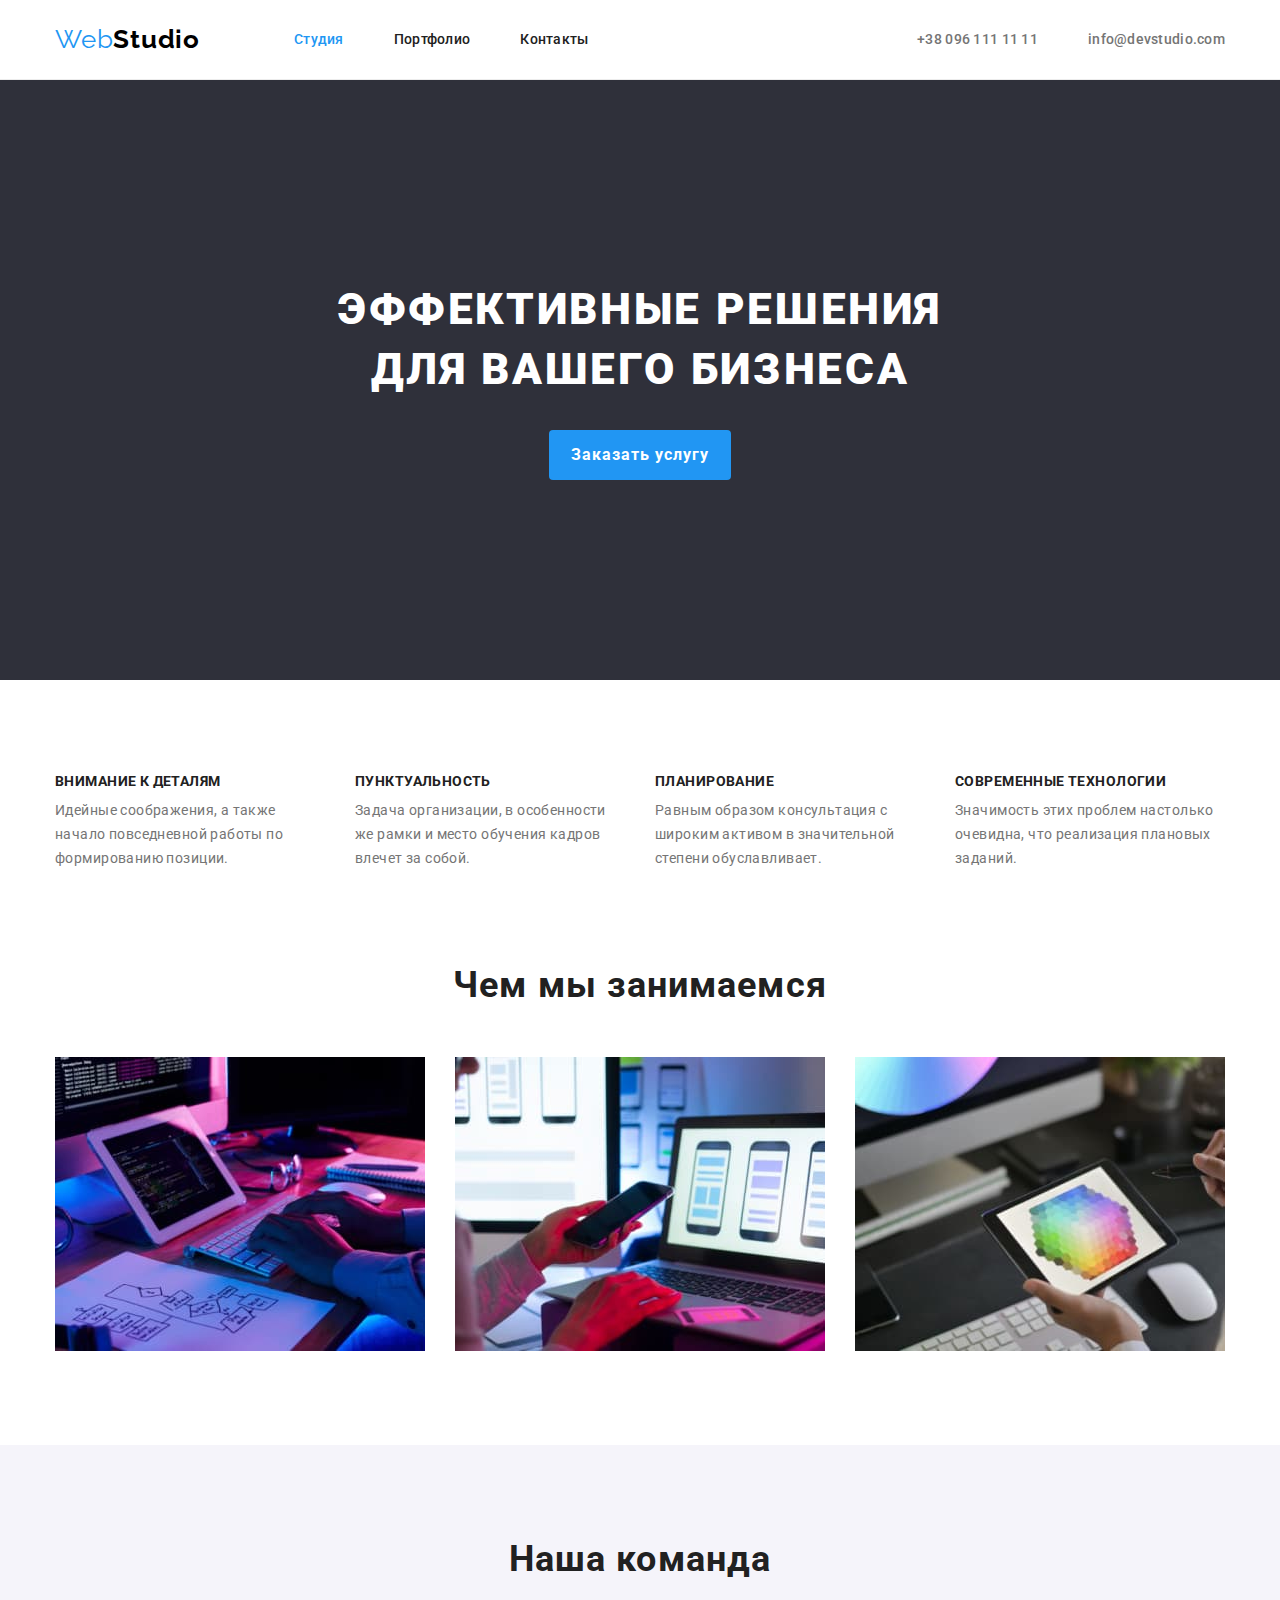
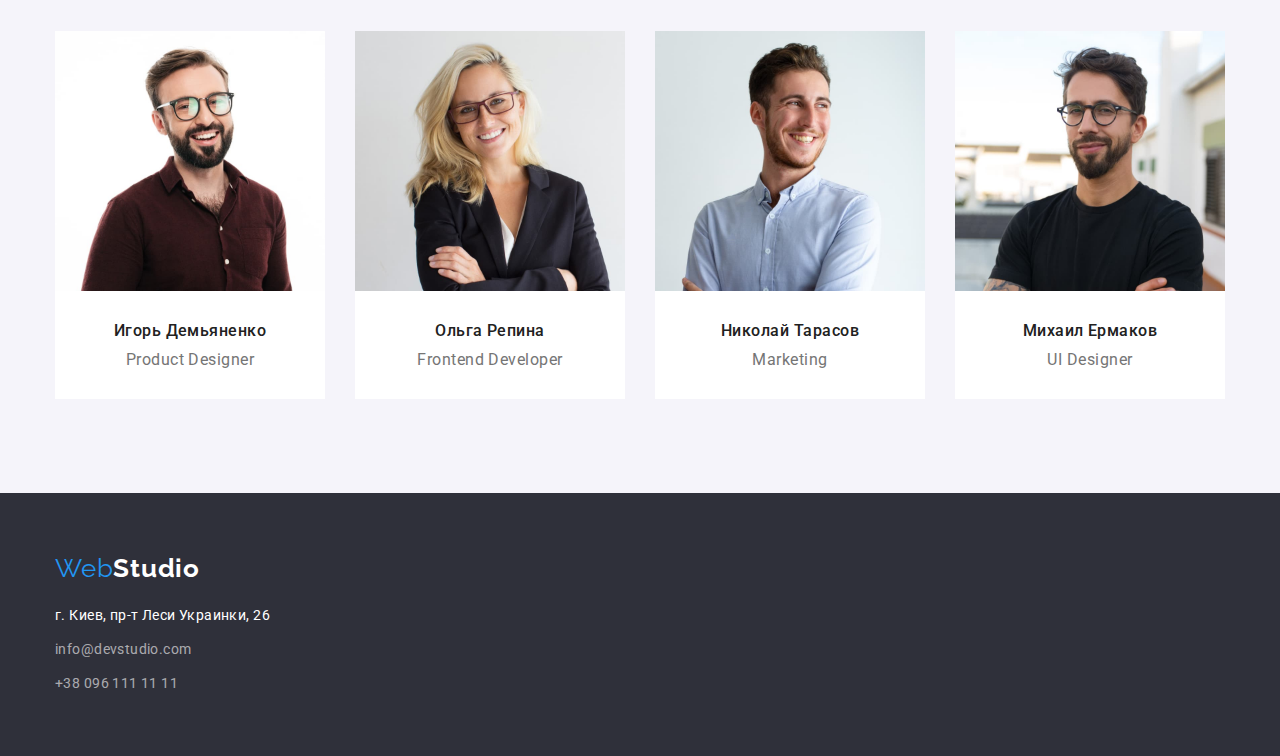
==== index.html @ f8a1d0ba "HW-04 Начало" ====
<!DOCTYPE html>
<html lang="en">
  <head>
    <meta charset="UTF-8" />
    <meta http-equiv="X-UA-Compatible" content="IE=edge" />
    <meta name="viewport" content="width=device-width, initial-scale=1.0" />
    <title>Document</title>
    <link
      href="https://fonts.googleapis.com/css2?family=Raleway:wght@700&family=Roboto:wght@400;500;700;900&display=swap"
      rel="stylesheet"
    />
    <link rel="stylesheet" href="https://cdnjs.cloudflare.com/ajax/libs/modern-normalize/1.1.0/modern-normalize.min.css">
    <link rel="stylesheet" href="./css/style.css" />
  </head>

  <body class="page">
    <!-- Top line (Header) -->
    <header class="header">
      <div class="container flex">
        <nav class="flex">
          <a href="#" class="logo nounderline">Web<span class="logo-black">Studio</span></a>
          <ul class="site-nav list flex">
            <li><a href="./index.html" class="link current nounderline">Студия</a></li>
            <li><a href="./portfolio.html" class="link nounderline">Портфолио</a></li>
            <li><a href="#footer" class="link nounderline">Контакты</a></li>
          </ul>
        </nav>
        <ul class="header-contacts list flex">
          <li><a href="tel:380961111111" class="contact nounderline">+38 096 111 11 11</a></li>
          <li>
            <a href="mailto:info@devstudio.com" class="contact nounderline">info@devstudio.com</a>
          </li>
        </ul>
      </div>
    </header>

    <!-- Main content -->
    <main>
      
      <section class="hero">  <!--flex-->
        <h1 class="hero-title">Эффективные решения для вашего бизнеса</h1>
        <button type="button" name="run-script" class="hero-button">Заказать услугу</button>
      </section>

      <!-- Box with our feature -->
      <section class="section feature">
        <h2 class="visually-hidden">Наши преимущества</h2>
        <div class="container">
          <ul class="feature-list list flex">
            <li>
              <h3 class="title">Внимание к деталям</h3>
              <p class="description">
                Идейные соображения, а также начало повседневной работы по формированию позиции.
              </p>
            </li>
            <li>
              <h3 class="title">Пунктуальность</h3>
              <p class="description">
                Задача организации, в особенности же рамки и место обучения кадров влечет за собой.
              </p>
            </li>
            <li>
              <h3 class="title">Планирование</h3>
              <p class="description">
                Равным образом консультация с широким активом в значительной степени обуславливает.
              </p>
            </li>
            <li>
              <h3 class="title">Современные технологии</h3>
              <p class="description">
                Значимость этих проблем настолько очевидна, что реализация плановых заданий.
              </p>
            </li>
          </ul>
        </div>
      </section>

      <!-- Box with "What are we doing"-->
      <section class="section">
        <div class="container">
            <h2 class="section-title">Чем мы занимаемся</h2>
            <ul class="we-doing list flex">
              <li>
                <img src="./images/box-1.jpg" alt="We coding" width="370" height="294" class="image" />
              </li>
              <li>
                <img src="./images/box-2.jpg" alt="We adaptable for mobile" width="370" height="294" class="image"/>
              </li>
              <li>
                <img src="./images/box-3.jpg" alt="We colored" width="370" height="294" class="image" />
              </li>
            </ul>
          </div>
        </section>

      <!-- Box "Our team" -->
      <section class="section team">
        <div class="container">
          <h2 class="section-title">Наша команда</h2>
          <ul class="workers list flex">
            <li>
              <img src="./images/igor-demjanenko.jpg" alt="Igor Demjanenko" width="270" height="260" class="image"/>
              <div class="worker">
                <h3 class="name">Игорь Демьяненко</h3>
                <p class="profession">Product Designer</p>
              </div>
            </li>
            <li>
              <img src="./images/olga-repina.jpg" alt="Olga Repina" width="270" height="260" class="image" />
              <div class="worker">
                <h3 class="name">Ольга Репина</h3>
                <p class="profession">Frontend Developer</p>
              </div>
            </li>
            <li>
              <img src="./images/nikolaj-tarasov.jpg" alt="Nikolay Tarasov" width="270" height="260" class="image"/>
              <div class="worker">
                <h3 class="name">Николай Тарасов</h3>
                <p class="profession">Marketing</p>
              </div>
            </li>
            <li>
              <img src="./images/mihail-ermakov.jpg" alt="Mikhail Ermak" width="270" height="260" class="image"/>
              <div class="worker">
                <h3 class="name">Михаил Ермаков</h3>
                <p class="profession">UI Designer</p>
              </div>
            </li>
          </ul>
        </div>  
      </section>

    </main>

    <!-- Bottom section (Footer)-->
    <footer class="footer">
      <div class="container">
        <a href="#" class="logo nounderline">Web<span class="logo-white">Studio</span></a>
        <address>
          <ul class="footer-contacts list">
            <li>
              <a href="https://goo.gl/maps/EXekWtUb8diJgZ9C8" target="_blank" rel="noopener noreferrer" class="adress nounderline">г. Киев, пр-т Леси Украинки, 26</a>
            </li>
            <li>
              <a href="mailto:info@devstudio.com" class="contact nounderline">info@devstudio.com</a>
            </li>
            <li><a href="tel:380961111111" class="contact nounderline">+38 096 111 11 11</a></li>
          </ul>
        </address>
      </div>
    </footer>
  
  </body>
</html>
---- css/style.css ----
/* 
Text color
#757575 - primary color (text)
#212121 - secondary color (title) 

#000000 - webstudio + adress + H1 + text button
#2196F3 - links 
rgba(255, 255, 255, 0.6) - tel+email in footer

Background color
#E5E5E5 - primary background
#F5F4FA - secondary background
*/
:root {
  --primary-text-color: #757575;
  --title-text-color: #212121;
  --links-color: #2196f3;
  --contacts-footer-color: rgba(255, 255, 255, 0.6);
  --white-text-color: #ffffff;
  --black-text-color: #000000;

  --white-background-color: #ffffff;
  --footer-hero-background: #2f303a;
  --primary-background: #e5e5e5;
  --secondary-background: #f5f4fa;
}

.page {
  background-color: #ffffff;
  color: var(--primary-text-color);
  font-family: Roboto, 'sans-serif';
}

.list {
  padding: 0;
  margin: 0;
  list-style: none;
}

.nounderline {
  text-decoration: none;
}

.container{
  width: 1200px;
  padding-left: 15px;
  padding-right: 15px ;
  margin: 0 auto;
}

.flex{
  display: flex;
  align-items: center;
}

.image {
  display: block;
}

.visually-hidden {
  position: absolute;
  width: 1px;
  height: 1px;
  margin: -1px;
  border: 0;
  padding: 0;

  white-space: nowrap;
  clip-path: inset(100%);
  clip: rect(0 0 0 0);
  overflow: hidden;
}

/* marking header */

.header {
  border-bottom: 1px solid #ECECEC;
  padding-top: 24px;
  padding-bottom: 24px;
}

.logo {
  color: var(--links-color);
  font-family: Raleway;
  font-weight: normal;
  font-size: 26px;
  line-height: 1.19;
  letter-spacing: 0.03em;
  margin-right: 94px;
}

.logo-black {
  color: var(--black-text-color);
  font-family: Raleway;
  font-weight: bold;
  font-size: 26px;
  line-height: 1.19;
  letter-spacing: 0.03em;
}

.logo-white {
  color: var(--white-text-color);
  font-family: Raleway;
  font-weight: bold;
  font-size: 26px;
  line-height: 1.19;
  letter-spacing: 0.03em;
}

.site-nav .link {
  color: var(--title-text-color);
  font-weight: 500;
  font-size: 14px;
  line-height: 1.14;
  letter-spacing: 0.02em;
}

.site-nav li:not(:last-child) {
  margin-right: 50px;
}

.site-nav .link:hover,
.site-nav .link:focus {
  color: var(--links-color);
  font-weight: 500;
  font-size: 14px;
  line-height: 1.14;
  letter-spacing: 0.02em;
}

.site-nav .link.current {
  color: var(--links-color);
  font-weight: 500;
  font-size: 14px;
  line-height: 1.14;
  letter-spacing: 0.02em;
}

.header-contacts {
  margin-left: auto;
}

.header-contacts .contact {
  color: var(--primary-text-color);
  font-weight: 500;
  font-size: 14px;
  line-height: 16px;
  letter-spacing: 0.02em;
}

.header-contacts li:not(:first-child) {
  margin-left: 50px;
}

.header-contacts .contact:hover,
.header-contacts .contact:focus {
  margin: 0;
  color: var(--links-color);
  font-weight: 500;
  font-size: 14px;
  line-height: 16px;
  letter-spacing: 0.02em;
}


/* Hero */

.hero {
  background-color: var(--footer-hero-background);
  padding-top: 200px;
  padding-bottom: 200px;

  /* flex-direction: column; */
}

.hero-title {
  margin: 0 auto;
  margin-top: 0;
  margin-bottom: 30px;
  width: 696px;
  color: var(--white-text-color);
  font-weight: 900;
  font-size: 44px;
  line-height: 1.36;
  text-align: center;
  letter-spacing: 0.06em;
  text-transform: uppercase;
}

.hero-button {
  display: block;
  margin: 0 auto;
  color: var(--white-background-color);
  background-color: var(--links-color);
  border: none;
  font-family: inherit;
  font-weight: bold;
  font-size: 16px;
  line-height: 1.87;
  text-align: center;
  letter-spacing: 0.06em;
  padding-top: 10px;
  padding-right: 22px;
  padding-bottom: 10px;
  padding-left: 22px;
  border-radius: 4px;
  
}

/* Section */

.section {
  padding-top: 94px;
  padding-bottom: 94px;
}

/* Feature */
.section.feature {
  padding-bottom: 0px;
}

.feature-list > li {
  width: 270px;
}

.feature-list > li:not(:last-child) {
margin-right: 30px;
justify-content: space-around;
}

.feature-list .title {
  margin: 0;
  margin-bottom: 10px;
  color: var(--title-text-color);
  font-weight: bold;
  font-size: 14px;
  line-height: 1.14;
  letter-spacing: 0.03em;
  text-transform: uppercase;
}
.feature-list .description {
  margin: 0;
  color: var(--primary-text-color);
  font-size: 14px;
  line-height: 1.71;
  letter-spacing: 0.03em;
}

/* What we are doing */
.section-title {
  margin: 0;
  margin-bottom: 50px;
  color: var(--title-text-color);
  font-weight: bold;
  font-size: 36px;
  line-height: 1.16;
  text-align: center;
  letter-spacing: 0.03em;
}

.we-doing li {
  width: 370px;  
}

.we-doing li:not(:last-child) {
  margin-right: 30px;
}

/* Team  */
.team{
  background-color: var(--secondary-background);
}

.workers li{
  background-color: #ffffff;
  text-align: center;
  width: 270px;
}

.workers li:not(:last-child) {
  margin-right: 30px;
}

.worker {
  padding: 30px 32px 30px 32px;
}

.worker .name {
  margin: 0;
  color: var(--title-text-color);
  font-weight: 500;
  font-size: 16px;
  line-height: 1.19;
  letter-spacing: 0.03em;
  padding-bottom: 10px;
}
.worker .profession {
  margin: 0;
  color: var(--primary-text-color);
  font-size: 16px;
  line-height: 1.19;
  letter-spacing: 0.03em;
}

/* Footer */
.footer {
  background-color: var(--footer-hero-background);
  padding-top: 60px;
  padding-bottom: 60px;
}

.footer .logo {
  display: block;
  margin-bottom: 20px;
  margin-right: 0;
}

.footer-contacts .adress {
  color: var(--white-text-color);
  font-style: normal;
  font-size: 14px;
  line-height: 1.71;
  letter-spacing: 0.03em;
}

.footer-contacts li:not(:last-child) {
  margin-bottom: 10px;
}

.footer-contacts .adress:hover,
.footer-contacts .adress:focus {
  color: var(--links-color);
  font-style: normal;
  font-size: 14px;
  line-height: 1.71;
  letter-spacing: 0.03em;
}

.footer-contacts .contact {
  color: var(--contacts-footer-color);
  font-style: normal;
  font-size: 14px;
  line-height: 1.71;
  letter-spacing: 0.03em;
}

.footer-contacts .contact:hover,
.footer-contacts .contact:focus {
  color: var(--links-color);
  font-style: normal;
  font-size: 14px;
  line-height: 1.71;
  letter-spacing: 0.03em;
}
/* ------------------------------------------ */
/* Portfolio */
/* ------------------------------------------ */

/* Filters button */

.filters {
  justify-content: center;
  margin-bottom: 50px;
}

.filters .button {
  color: var(--title-text-color);
  background-color: var(--secondary-background);
  border: none;
  font-family: inherit;
  font-weight: 500;
  font-size: 16px;
  line-height: 1.62;
  letter-spacing: 0.03em;
  cursor: pointer;
  padding: 6px 22px 6px 22px;
  border-radius: 4px;
}

.filters li:not(:last-child) {
  margin-right: 8px;
}

.filters .button:hover,
.filters .button:focus {
  color: var(--white-text-color);
  background-color: var(--links-color);
  border: none;
  font-family: inherit;
  font-weight: 500;
  font-size: 16px;
  line-height: 1.62;
  letter-spacing: 0.03em;
  cursor: pointer;

}

.project-name {
  padding: 20px 24px 20px 24px;
  border-right: 1px solid #eeeeee;
  border-bottom: 1px solid #eeeeee;
  border-left: 1px solid #eeeeee;
}

.projects-title {
  margin: 0;
  color: var(--black-text-color);
  font-weight: 700;
  font-size: 18px;
  line-height: 2;
  letter-spacing: 0.06em;
  margin-bottom: 4px;
}

.projects-description {
  margin: 0;
  color: var(--primary-text-color);
  font-size: 16px;
  line-height: 1.87;
  letter-spacing: 0.03em;
} 

.card-set {
  display: flex;
  flex-wrap: wrap;
  margin-left: -30px;
  margin-top: -30px;
}

.item {
  max-width: 370px;
  padding: 0px;
  margin-left: 30px;
  margin-top: 30px;
  flex-basis: calc((100% - 90px) / 3);
  background-color: #ffffff;
}
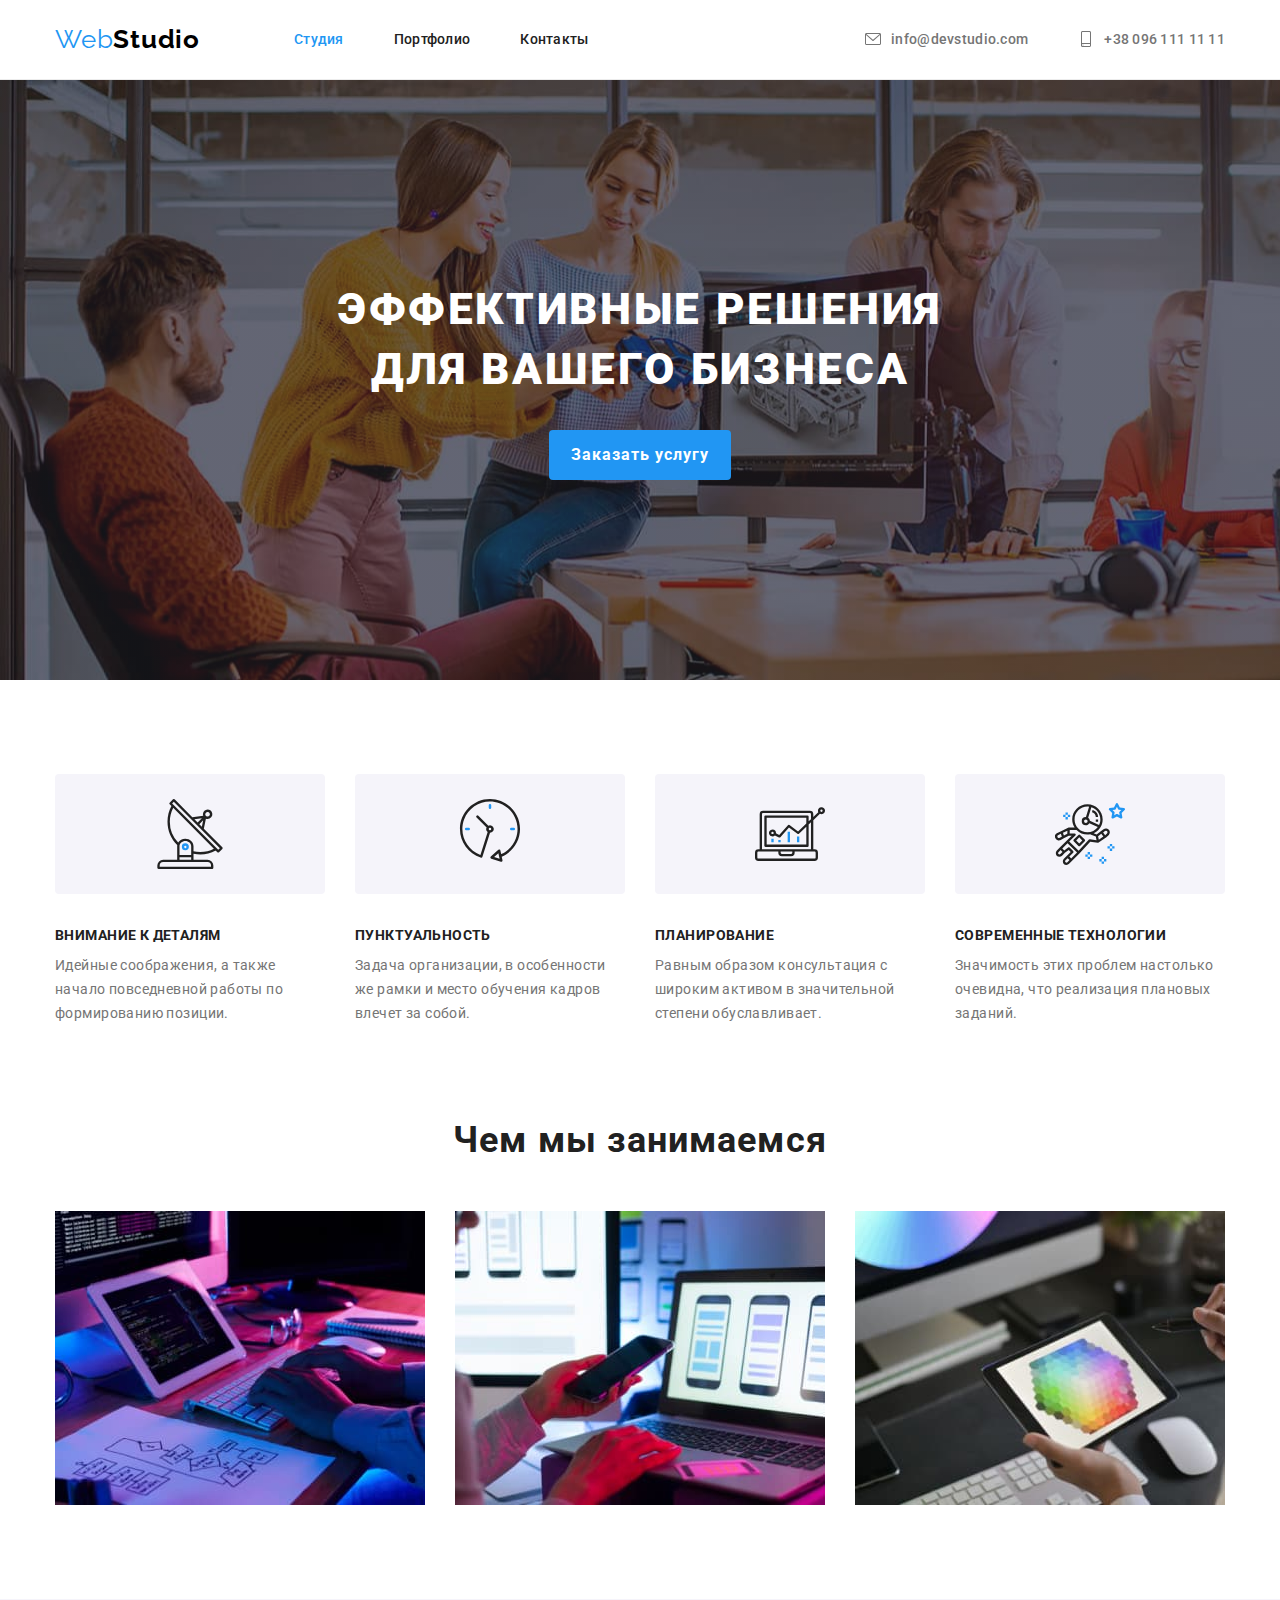
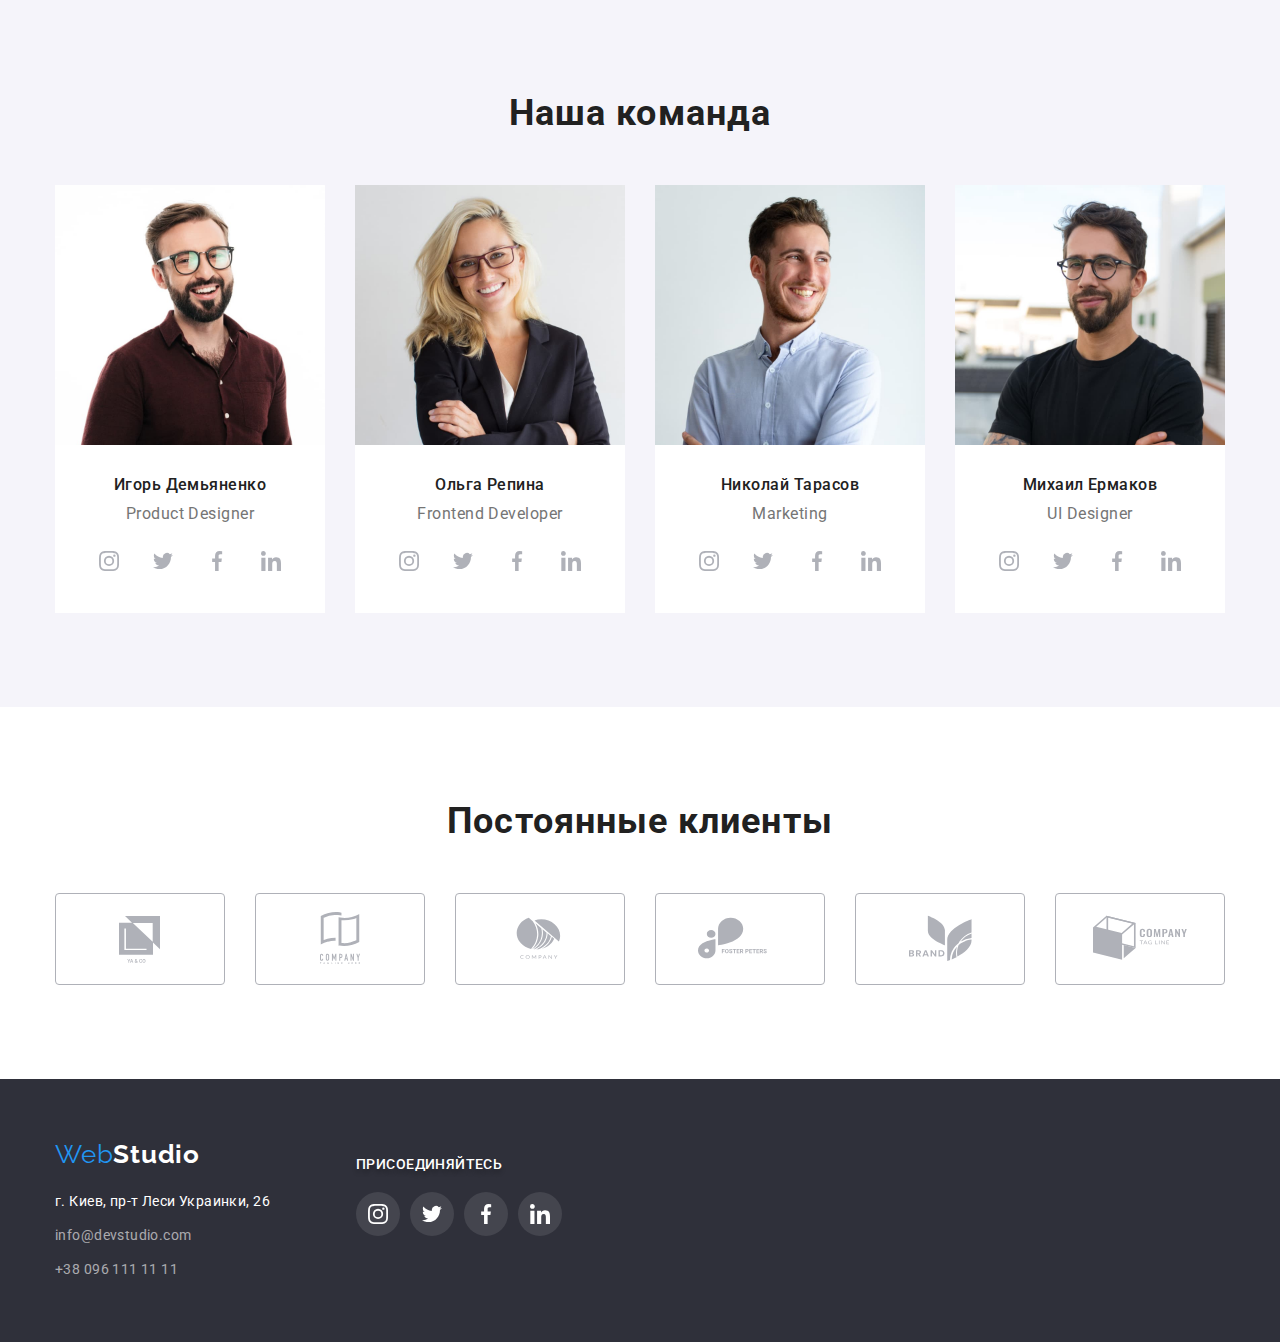
==== commit 89c8bf7f: "HW-04 Первая попытка" ====
--- a/index.html
+++ b/index.html
@@ -9,12 +9,14 @@
       href="https://fonts.googleapis.com/css2?family=Raleway:wght@700&family=Roboto:wght@400;500;700;900&display=swap"
       rel="stylesheet"
     />
-    <link rel="stylesheet" href="https://cdnjs.cloudflare.com/ajax/libs/modern-normalize/1.1.0/modern-normalize.min.css">
+    <link
+      rel="stylesheet"
+      href="https://cdnjs.cloudflare.com/ajax/libs/modern-normalize/1.1.0/modern-normalize.min.css"
+    />
     <link rel="stylesheet" href="./css/style.css" />
   </head>
 
   <body class="page">
-    <!-- Top line (Header) -->
     <header class="header">
       <div class="container flex">
         <nav class="flex">
@@ -26,18 +28,29 @@
           </ul>
         </nav>
         <ul class="header-contacts list flex">
-          <li><a href="tel:380961111111" class="contact nounderline">+38 096 111 11 11</a></li>
-          <li>
-            <a href="mailto:info@devstudio.com" class="contact nounderline">info@devstudio.com</a>
+          <li class="flex">
+            <a href="tel:380961111111" class="contact flex nounderline">
+              <svg class="cont-icon flex" width="16" height="16">
+                <use href="./images/icon.svg#envelope"></use>
+              </svg>
+              info@devstudio.com
+            </a>
+          </li>
+          <li class="flex">
+            <a href="mailto:info@devstudio.com" class="contact flex nounderline">
+              <svg class="cont-icon flex" width="16" height="16">
+                <use href="./images/icon.svg#smartphone"></use>
+              </svg>
+              +38 096 111 11 11
+            </a>
           </li>
         </ul>
       </div>
     </header>
-
     <!-- Main content -->
     <main>
-      
-      <section class="hero">  <!--flex-->
+      <section class="hero">
+        <!--flex-->
         <h1 class="hero-title">Эффективные решения для вашего бизнеса</h1>
         <button type="button" name="run-script" class="hero-button">Заказать услугу</button>
       </section>
@@ -48,24 +61,36 @@
         <div class="container">
           <ul class="feature-list list flex">
             <li>
+              <svg class="feature-icon" width="70" height="70">
+                <use href="./images/icon.svg#antenna"></use>
+              </svg>
               <h3 class="title">Внимание к деталям</h3>
               <p class="description">
                 Идейные соображения, а также начало повседневной работы по формированию позиции.
               </p>
             </li>
             <li>
+              <svg class="feature-icon" width="70" height="70">
+                <use href="./images/icon.svg#clock"></use>
+              </svg>
               <h3 class="title">Пунктуальность</h3>
               <p class="description">
                 Задача организации, в особенности же рамки и место обучения кадров влечет за собой.
               </p>
             </li>
             <li>
+              <svg class="feature-icon" width="70" height="70">
+                <use href="./images/icon.svg#diagram"></use>
+              </svg>
               <h3 class="title">Планирование</h3>
               <p class="description">
                 Равным образом консультация с широким активом в значительной степени обуславливает.
               </p>
             </li>
             <li>
+              <svg class="feature-icon" width="70" height="70">
+                <use href="./images/icon.svg#astronaut"></use>
+              </svg>
               <h3 class="title">Современные технологии</h3>
               <p class="description">
                 Значимость этих проблем настолько очевидна, что реализация плановых заданий.
@@ -78,77 +103,331 @@
       <!-- Box with "What are we doing"-->
       <section class="section">
         <div class="container">
-            <h2 class="section-title">Чем мы занимаемся</h2>
-            <ul class="we-doing list flex">
-              <li>
-                <img src="./images/box-1.jpg" alt="We coding" width="370" height="294" class="image" />
-              </li>
-              <li>
-                <img src="./images/box-2.jpg" alt="We adaptable for mobile" width="370" height="294" class="image"/>
-              </li>
-              <li>
-                <img src="./images/box-3.jpg" alt="We colored" width="370" height="294" class="image" />
-              </li>
-            </ul>
-          </div>
-        </section>
+          <h2 class="section-title">Чем мы занимаемся</h2>
+          <ul class="we-doing list flex">
+            <li>
+              <img
+                src="./images/box-1.jpg"
+                alt="We coding"
+                width="370"
+                height="294"
+                class="image"
+              />
+            </li>
+            <li>
+              <img
+                src="./images/box-2.jpg"
+                alt="We adaptable for mobile"
+                width="370"
+                height="294"
+                class="image"
+              />
+            </li>
+            <li>
+              <img
+                src="./images/box-3.jpg"
+                alt="We colored"
+                width="370"
+                height="294"
+                class="image"
+              />
+            </li>
+          </ul>
+        </div>
+      </section>
 
       <!-- Box "Our team" -->
       <section class="section team">
         <div class="container">
           <h2 class="section-title">Наша команда</h2>
           <ul class="workers list flex">
-            <li>
-              <img src="./images/igor-demjanenko.jpg" alt="Igor Demjanenko" width="270" height="260" class="image"/>
+            <li class="worker-card">
+              <img
+                src="./images/igor-demjanenko.jpg"
+                alt="Igor Demjanenko"
+                width="270"
+                height="260"
+                class="image"
+              />
               <div class="worker">
                 <h3 class="name">Игорь Демьяненко</h3>
                 <p class="profession">Product Designer</p>
+                <ul class="social-links">
+                  <li class="social-link-card">
+                    <a href="https://www.instagram.com/?hl=ru" class="social-link">
+                      <svg class="social-icon">
+                        <use href="./images/icon.svg#instagram"></use>
+                      </svg>
+                    </a>
+                  </li>
+                  <li class="social-link-card">
+                    <a href="https://twitter.com/?lang=ru" class="social-link">
+                      <svg class="social-icon">
+                        <use href="./images/icon.svg#twitter"></use>
+                      </svg>
+                    </a>
+                  </li>
+                  <li class="social-link-card">
+                    <a href="https://www.facebook.com/" class="social-link">
+                      <svg class="social-icon">
+                        <use href="./images/icon.svg#facebook"></use>
+                      </svg>
+                    </a>
+                  </li>
+                  <li class="social-link-card">
+                    <a href="https://www.linkedin.com/" class="social-link">
+                      <svg class="social-icon">
+                        <use href="./images/icon.svg#linkedin"></use>
+                      </svg>
+                    </a>
+                  </li>
+                </ul>
               </div>
             </li>
-            <li>
-              <img src="./images/olga-repina.jpg" alt="Olga Repina" width="270" height="260" class="image" />
+            <li class="worker-card">
+              <img
+                src="./images/olga-repina.jpg"
+                alt="Olga Repina"
+                width="270"
+                height="260"
+                class="image"
+              />
               <div class="worker">
                 <h3 class="name">Ольга Репина</h3>
                 <p class="profession">Frontend Developer</p>
+                <ul class="social-links">
+                  <li class="social-link-card">
+                    <a href="https://www.instagram.com/?hl=ru" class="social-link">
+                      <svg class="social-icon">
+                        <use href="./images/icon.svg#instagram"></use>
+                      </svg>
+                    </a>
+                  </li>
+                  <li class="social-link-card">
+                    <a href="https://twitter.com/?lang=ru" class="social-link">
+                      <svg class="social-icon">
+                        <use href="./images/icon.svg#twitter"></use>
+                      </svg>
+                    </a>
+                  </li>
+                  <li class="social-link-card">
+                    <a href="https://www.facebook.com/" class="social-link">
+                      <svg class="social-icon">
+                        <use href="./images/icon.svg#facebook"></use>
+                      </svg>
+                    </a>
+                  </li>
+                  <li class="social-link-card">
+                    <a href="https://www.linkedin.com/" class="social-link">
+                      <svg class="social-icon">
+                        <use href="./images/icon.svg#linkedin"></use>
+                      </svg>
+                    </a>
+                  </li>
+                </ul>
               </div>
             </li>
-            <li>
-              <img src="./images/nikolaj-tarasov.jpg" alt="Nikolay Tarasov" width="270" height="260" class="image"/>
+            <li class="worker-card">
+              <img
+                src="./images/nikolaj-tarasov.jpg"
+                alt="Nikolay Tarasov"
+                width="270"
+                height="260"
+                class="image"
+              />
               <div class="worker">
                 <h3 class="name">Николай Тарасов</h3>
                 <p class="profession">Marketing</p>
+                <ul class="social-links">
+                  <li class="social-link-card">
+                    <a href="https://www.instagram.com/?hl=ru" class="social-link">
+                      <svg class="social-icon">
+                        <use href="./images/icon.svg#instagram"></use>
+                      </svg>
+                    </a>
+                  </li>
+                  <li class="social-link-card">
+                    <a href="https://twitter.com/?lang=ru" class="social-link">
+                      <svg class="social-icon">
+                        <use href="./images/icon.svg#twitter"></use>
+                      </svg>
+                    </a>
+                  </li>
+                  <li class="social-link-card">
+                    <a href="https://www.facebook.com/" class="social-link">
+                      <svg class="social-icon">
+                        <use href="./images/icon.svg#facebook"></use>
+                      </svg>
+                    </a>
+                  </li>
+                  <li class="social-link-card">
+                    <a href="https://www.linkedin.com/" class="social-link">
+                      <svg class="social-icon">
+                        <use href="./images/icon.svg#linkedin"></use>
+                      </svg>
+                    </a>
+                  </li>
+                </ul>
               </div>
             </li>
-            <li>
-              <img src="./images/mihail-ermakov.jpg" alt="Mikhail Ermak" width="270" height="260" class="image"/>
+            <li class="worker-card">
+              <img
+                src="./images/mihail-ermakov.jpg"
+                alt="Mikhail Ermak"
+                width="270"
+                height="260"
+                class="image"
+              />
               <div class="worker">
                 <h3 class="name">Михаил Ермаков</h3>
                 <p class="profession">UI Designer</p>
+                <ul class="social-links">
+                  <li class="social-link-card">
+                    <a href="https://www.instagram.com/?hl=ru" class="social-link">
+                      <svg class="social-icon">
+                        <use href="./images/icon.svg#instagram"></use>
+                      </svg>
+                    </a>
+                  </li>
+                  <li class="social-link-card">
+                    <a href="https://twitter.com/?lang=ru" class="social-link">
+                      <svg class="social-icon">
+                        <use href="./images/icon.svg#twitter"></use>
+                      </svg>
+                    </a>
+                  </li>
+                  <li class="social-link-card">
+                    <a href="https://www.facebook.com/" class="social-link">
+                      <svg class="social-icon">
+                        <use href="./images/icon.svg#facebook"></use>
+                      </svg>
+                    </a>
+                  </li>
+                  <li class="social-link-card">
+                    <a href="https://www.linkedin.com/" class="social-link">
+                      <svg class="social-icon">
+                        <use href="./images/icon.svg#linkedin"></use>
+                      </svg>
+                    </a>
+                  </li>
+                </ul>
               </div>
             </li>
           </ul>
-        </div>  
+        </div>
       </section>
 
+      <!-- Our regular customers -->
+      <section class="section customers">
+        <div class="container">
+          <h2 class="section-title">Постоянные клиенты</h2>
+          <ul class="customers-list">
+            <li class="customer">
+              <a href="" class="customer-link">
+                <svg class="customer-icon">
+                  <use href="./images/icon.svg#client1"></use>
+                </svg>
+              </a>
+            </li>
+            <li class="customer">
+              <a href="" class="customer-link">
+                <svg class="customer-icon">
+                  <use href="./images/icon.svg#client2"></use>
+                </svg>
+              </a>
+            </li>
+            <li class="customer">
+              <a href="" class="customer-link">
+                <svg class="customer-icon">
+                  <use href="./images/icon.svg#client3"></use>
+                </svg>
+              </a>
+            </li>
+            <li class="customer">
+              <a href="" class="customer-link">
+                <svg class="customer-icon">
+                  <use href="./images/icon.svg#client4"></use>
+                </svg>
+              </a>
+            </li>
+            <li class="customer">
+              <a href="" class="customer-link">
+                <svg class="customer-icon">
+                  <use href="./images/icon.svg#client5"></use>
+                </svg>
+              </a>
+            </li>
+            <li class="customer">
+              <a href="" class="customer-link">
+                <svg class="customer-icon">
+                  <use href="./images/icon.svg#client6"></use>
+                </svg>
+              </a>
+            </li>
+          </ul>
+        </div>
+      </section>
     </main>
 
     <!-- Bottom section (Footer)-->
     <footer class="footer">
-      <div class="container">
-        <a href="#" class="logo nounderline">Web<span class="logo-white">Studio</span></a>
-        <address>
-          <ul class="footer-contacts list">
-            <li>
-              <a href="https://goo.gl/maps/EXekWtUb8diJgZ9C8" target="_blank" rel="noopener noreferrer" class="adress nounderline">г. Киев, пр-т Леси Украинки, 26</a>
-            </li>
-            <li>
-              <a href="mailto:info@devstudio.com" class="contact nounderline">info@devstudio.com</a>
-            </li>
-            <li><a href="tel:380961111111" class="contact nounderline">+38 096 111 11 11</a></li>
-          </ul>
-        </address>
+      <div class="container flex">
+        <div class="logo-contact">
+          <a href="#" class="logo nounderline">Web<span class="logo-white">Studio</span></a>
+          <address>
+            <ul class="footer-contacts list">
+              <li>
+                <a
+                  href="https://goo.gl/maps/EXekWtUb8diJgZ9C8"
+                  target="_blank"
+                  rel="noopener noreferrer"
+                  class="adress nounderline"
+                  >г. Киев, пр-т Леси Украинки, 26</a
+                >
+              </li>
+              <li>
+                <a href="mailto:info@devstudio.com" class="contact nounderline"
+                  >info@devstudio.com</a
+                >
+              </li>
+              <li><a href="tel:380961111111" class="contact nounderline">+38 096 111 11 11</a></li>
+            </ul>
+          </address>
+        </div>
+        <div class="welcome">
+          <h3 class="welcome-title">Присоединяйтесь</h3>
+          <ul class="welcome-list flex list">
+            <li class="welcome-social">
+              <a href="" class="welcome-link">
+                <svg class="welcome-icon">
+                  <use href="./images/icon.svg#instagram"></use>
+                </svg>
+              </a>
+            </li>
+            <li class="welcome-social">
+              <a href="" class="welcome-link">
+                <svg class="welcome-icon">
+                  <use href="./images/icon.svg#twitter"></use>
+                </svg>
+              </a>
+            </li>
+            <li class="welcome-social">
+              <a href="" class="welcome-link">
+                <svg class="welcome-icon">
+                  <use href="./images/icon.svg#facebook"></use>
+                </svg>
+              </a>
+            </li>
+            <li class="welcome-social">
+              <a href="" class="welcome-link">
+                <svg class="welcome-icon">
+                  <use href="./images/icon.svg#linkedin"></use>
+                </svg>
+              </a>
+            </li>
+          </ul>
+        </div>
       </div>
     </footer>
-  
   </body>
 </html>
--- a/css/style.css
+++ b/css/style.css
@@ -19,6 +19,8 @@
   --white-text-color: #ffffff;
   --black-text-color: #000000;
 
+  --icon-color: #afb1b8;
+
   --white-background-color: #ffffff;
   --footer-hero-background: #2f303a;
   --primary-background: #e5e5e5;
@@ -41,14 +43,14 @@
   text-decoration: none;
 }
 
-.container{
+.container {
   width: 1200px;
   padding-left: 15px;
-  padding-right: 15px ;
+  padding-right: 15px;
   margin: 0 auto;
 }
 
-.flex{
+.flex {
   display: flex;
   align-items: center;
 }
@@ -72,9 +74,8 @@
 }
 
 /* marking header */
-
 .header {
-  border-bottom: 1px solid #ECECEC;
+  border-bottom: 1px solid #ececec;
   padding-top: 24px;
   padding-bottom: 24px;
 }
@@ -138,6 +139,8 @@
 
 .header-contacts {
   margin-left: auto;
+  align-items: center;
+  align-content: center;
 }
 
 .header-contacts .contact {
@@ -160,17 +163,25 @@
   font-size: 14px;
   line-height: 16px;
   letter-spacing: 0.02em;
-}
-
+  color: var(--links-color);
+}
+
+.cont-icon {
+  /* width: 10px; */
+  height: 16px;
+  margin-right: 10px;
+  fill: currentColor;
+}
 
 /* Hero */
 
 .hero {
-  background-color: var(--footer-hero-background);
+  background-image: linear-gradient(0, rgba(47, 48, 58, 0.4), rgba(47, 48, 58, 0.4)),
+    url('../images/hero.jpg');
+  max-width: 1600px;
+  margin: 0 auto;
   padding-top: 200px;
   padding-bottom: 200px;
-
-  /* flex-direction: column; */
 }
 
 .hero-title {
@@ -204,7 +215,10 @@
   padding-bottom: 10px;
   padding-left: 22px;
   border-radius: 4px;
-  
+}
+
+.hero-button:hover {
+  background-image: linear-gradient(to right, rgba(0, 0, 0, 0.15), rgba(0, 0, 0, 0.15));
 }
 
 /* Section */
@@ -215,6 +229,18 @@
 }
 
 /* Feature */
+
+.feature-icon {
+  display: inline;
+  margin: 0;
+  width: 270px;
+  height: 120px;
+  background-color: var(--secondary-background);
+  border-radius: 4px;
+  padding: 25px 100px 25px 100px;
+  margin-bottom: 30px;
+}
+
 .section.feature {
   padding-bottom: 0px;
 }
@@ -224,8 +250,8 @@
 }
 
 .feature-list > li:not(:last-child) {
-margin-right: 30px;
-justify-content: space-around;
+  margin-right: 30px;
+  justify-content: space-around;
 }
 
 .feature-list .title {
@@ -259,7 +285,7 @@
 }
 
 .we-doing li {
-  width: 370px;  
+  width: 370px;
 }
 
 .we-doing li:not(:last-child) {
@@ -267,17 +293,17 @@
 }
 
 /* Team  */
-.team{
+.team {
   background-color: var(--secondary-background);
 }
 
-.workers li{
+.workers .worker-card {
   background-color: #ffffff;
   text-align: center;
   width: 270px;
 }
 
-.workers li:not(:last-child) {
+.workers .worker-card:not(:last-child) {
   margin-right: 30px;
 }
 
@@ -300,9 +326,140 @@
   font-size: 16px;
   line-height: 1.19;
   letter-spacing: 0.03em;
+  padding-bottom: 16px;
+}
+
+.social-links {
+  display: flex;
+  list-style: none;
+  margin: 0;
+  padding: 0;
+  justify-content: space-between;
+  align-items: center;
+}
+
+.social-links .social-link-card:not(:last-child) {
+  margin-right: 10px;
+}
+
+.social-link {
+  display: inline-flex;
+  width: 44px;
+  height: 44px;
+  justify-content: center;
+  align-items: center;
+  background-color: var(--white-background-color);
+  border-radius: 50%;
+  color: var(--icon-color);
+}
+
+.social-link:hover,
+.social-link:focus {
+  background-color: var(--links-color);
+  color: #ffffff;
+  box-shadow: 0px 4px 4px rgba(0, 0, 0, 25%);
+}
+
+.social-icon {
+  display: block;
+  padding: 0px;
+  margin-right: 0px;
+  width: 20px;
+  height: 20px;
+  fill: currentColor;
+}
+
+/* Our customers */
+.customers-list {
+  display: flex;
+  list-style: none;
+  margin: 0;
+  padding: 0;
+  justify-content: space-between;
+  align-items: center;
+}
+
+.customer {
+  display: flex;
+  justify-content: center;
+  align-items: center;
+}
+
+.customer:not(:last-child) {
+  margin-right: 30px;
+}
+
+.customer-link {
+  display: flex;
+  width: 170px;
+  height: 92px;
+  justify-content: center;
+  align-items: center;
+  color: var(--icon-color);
+  border: 1px solid var(--icon-color);
+  border-radius: 4px;
+}
+
+.customer-link:hover,
+.customer-link:focus {
+  color: var(--links-color);
+  border: 1px solid var(--links-color);
+}
+
+.customer-icon {
+  display: flex;
+  padding: 0;
+  margin: 0;
+  height: 106px;
+  fill: currentColor;
 }
 
 /* Footer */
+.welcome {
+  margin: 0;
+  padding: 12px 0 40px 0;
+}
+
+.welcome-title {
+  margin: 0 0 20px 0;
+  padding: 0;
+  font-style: normal;
+  font-weight: 500;
+  font-size: 14px;
+  line-height: 16px;
+  letter-spacing: 0.03em;
+  text-transform: uppercase;
+  color: var(--white-text-color);
+  text-shadow: 0px 4px 4px rgba(0, 0, 0, 0.25);
+}
+
+.welcome-social:not(:last-child) {
+  margin-right: 10px;
+}
+
+.welcome-link {
+  display: flex;
+  width: 44px;
+  height: 44px;
+  justify-content: center;
+  align-items: center;
+  color: var(--white-text-color);
+  background-color: rgba(255, 255, 255, 0.1);
+  border-radius: 50%;
+}
+
+.welcome-link:hover,
+.welcome-link:focus {
+  background-color: var(--links-color);
+}
+
+.welcome-icon {
+  display: flex;
+  width: 20px;
+  height: 20px;
+  fill: currentColor;
+}
+
 .footer {
   background-color: var(--footer-hero-background);
   padding-top: 60px;
@@ -312,7 +469,7 @@
 .footer .logo {
   display: block;
   margin-bottom: 20px;
-  margin-right: 0;
+  margin-right: 156px;
 }
 
 .footer-contacts .adress {
@@ -392,7 +549,7 @@
   line-height: 1.62;
   letter-spacing: 0.03em;
   cursor: pointer;
-
+  box-shadow: 0px 4px 4px rgba(0, 0, 0, 0.25);
 }
 
 .project-name {
@@ -418,7 +575,7 @@
   font-size: 16px;
   line-height: 1.87;
   letter-spacing: 0.03em;
-} 
+}
 
 .card-set {
   display: flex;
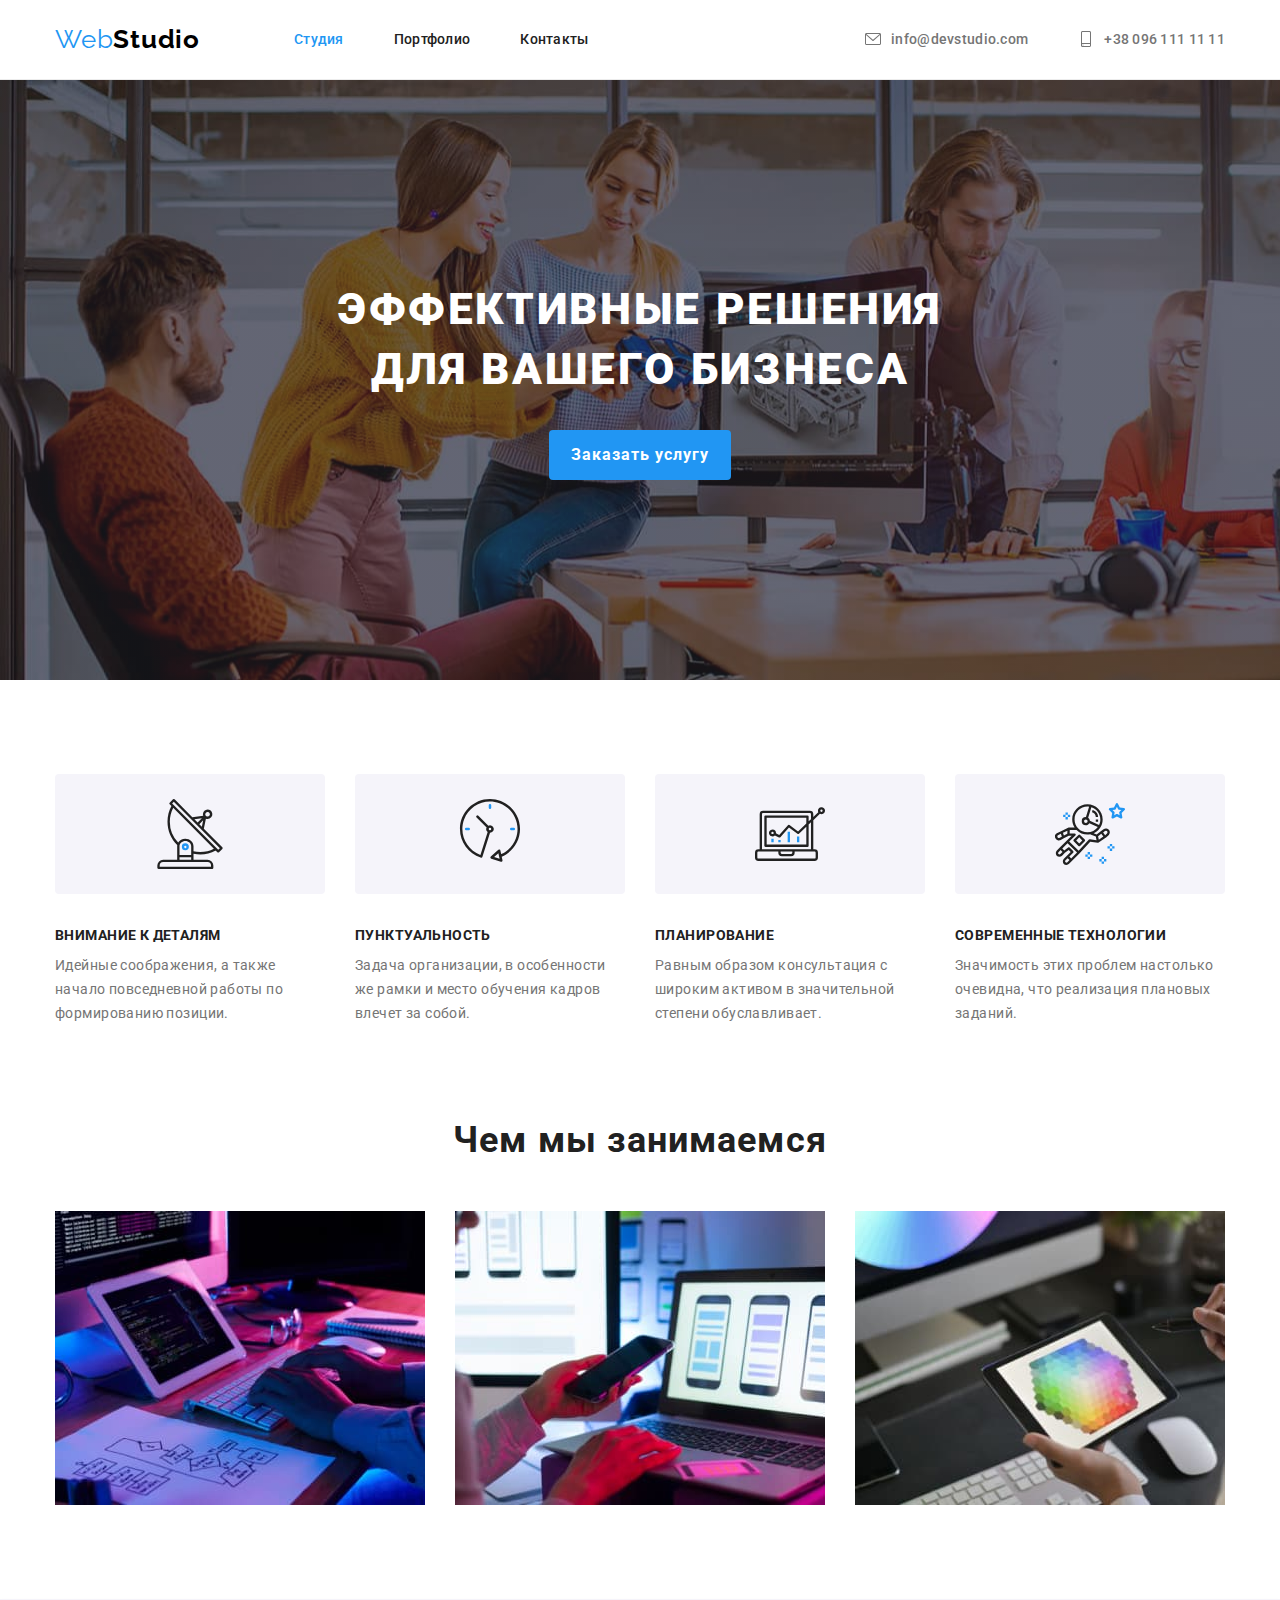
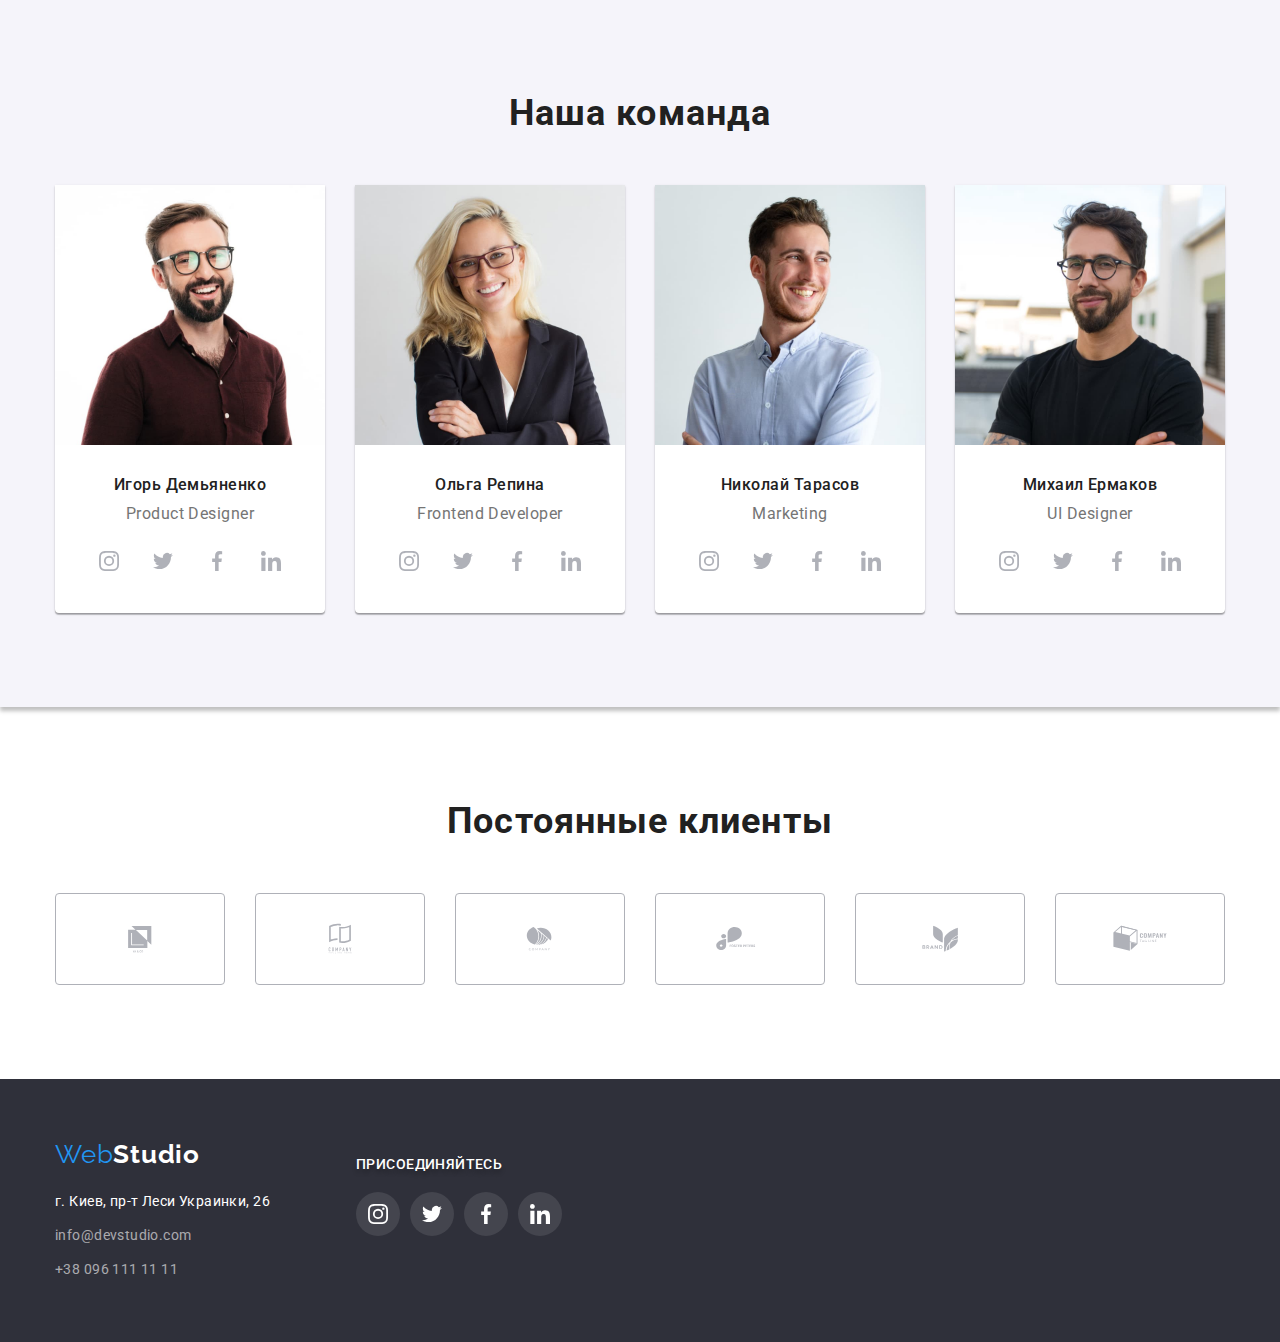
==== commit e27c6408: "HW04 - Вопросы" ====
--- a/index.html
+++ b/index.html
@@ -28,17 +28,17 @@
           </ul>
         </nav>
         <ul class="header-contacts list flex">
-          <li class="flex">
+          <li>
             <a href="tel:380961111111" class="contact flex nounderline">
-              <svg class="cont-icon flex" width="16" height="16">
+              <svg class="cont-icon">
                 <use href="./images/icon.svg#envelope"></use>
               </svg>
               info@devstudio.com
             </a>
           </li>
-          <li class="flex">
+          <li>
             <a href="mailto:info@devstudio.com" class="contact flex nounderline">
-              <svg class="cont-icon flex" width="16" height="16">
+              <svg class="cont-icon">
                 <use href="./images/icon.svg#smartphone"></use>
               </svg>
               +38 096 111 11 11
@@ -325,42 +325,42 @@
             <li class="customer">
               <a href="" class="customer-link">
                 <svg class="customer-icon">
-                  <use href="./images/icon.svg#client1"></use>
-                </svg>
-              </a>
-            </li>
-            <li class="customer">
-              <a href="" class="customer-link">
-                <svg class="customer-icon">
-                  <use href="./images/icon.svg#client2"></use>
-                </svg>
-              </a>
-            </li>
-            <li class="customer">
-              <a href="" class="customer-link">
-                <svg class="customer-icon">
-                  <use href="./images/icon.svg#client3"></use>
-                </svg>
-              </a>
-            </li>
-            <li class="customer">
-              <a href="" class="customer-link">
-                <svg class="customer-icon">
-                  <use href="./images/icon.svg#client4"></use>
-                </svg>
-              </a>
-            </li>
-            <li class="customer">
-              <a href="" class="customer-link">
-                <svg class="customer-icon">
-                  <use href="./images/icon.svg#client5"></use>
-                </svg>
-              </a>
-            </li>
-            <li class="customer">
-              <a href="" class="customer-link">
-                <svg class="customer-icon">
-                  <use href="./images/icon.svg#client6"></use>
+                  <use href="./images/icon.svg#client01"></use>
+                </svg>
+              </a>
+            </li>
+            <li class="customer">
+              <a href="" class="customer-link">
+                <svg class="customer-icon">
+                  <use href="./images/icon.svg#client02"></use>
+                </svg>
+              </a>
+            </li>
+            <li class="customer">
+              <a href="" class="customer-link">
+                <svg class="customer-icon">
+                  <use href="./images/icon.svg#client03"></use>
+                </svg>
+              </a>
+            </li>
+            <li class="customer">
+              <a href="" class="customer-link">
+                <svg class="customer-icon">
+                  <use href="./images/icon.svg#client04"></use>
+                </svg>
+              </a>
+            </li>
+            <li class="customer">
+              <a href="" class="customer-link">
+                <svg class="customer-icon">
+                  <use href="./images/icon.svg#client05"></use>
+                </svg>
+              </a>
+            </li>
+            <li class="customer">
+              <a href="" class="customer-link">
+                <svg class="customer-icon">
+                  <use href="./images/icon.svg#client06"></use>
                 </svg>
               </a>
             </li>
--- a/css/style.css
+++ b/css/style.css
@@ -167,9 +167,11 @@
 }
 
 .cont-icon {
-  /* width: 10px; */
   height: 16px;
+  width: 16px;
   margin-right: 10px;
+  margin-top: 1px;
+  margin-bottom: 1px;
   fill: currentColor;
 }
 
@@ -295,12 +297,16 @@
 /* Team  */
 .team {
   background-color: var(--secondary-background);
+  box-shadow: 0px 4px 4px rgba(0, 0, 0, 0.25);
 }
 
 .workers .worker-card {
   background-color: #ffffff;
   text-align: center;
   width: 270px;
+  box-shadow: 0px 1px 3px rgba(0, 0, 0, 0.12), 0px 1px 1px rgba(0, 0, 0, 0.14),
+    0px 2px 1px rgba(0, 0, 0, 0.2);
+  border-radius: 0px 0px 4px 4px;
 }
 
 .workers .worker-card:not(:last-child) {
@@ -383,16 +389,18 @@
   display: flex;
   justify-content: center;
   align-items: center;
-}
-
-.customer:not(:last-child) {
+} 
+
+.customer .link:not(:last-child) {
   margin-right: 30px;
 }
 
 .customer-link {
-  display: flex;
+  display:flex;
   width: 170px;
   height: 92px;
+  margin: 0;
+  padding: 0;
   justify-content: center;
   align-items: center;
   color: var(--icon-color);
@@ -410,7 +418,8 @@
   display: flex;
   padding: 0;
   margin: 0;
-  height: 106px;
+  width: 106px;
+  height: 60px;
   fill: currentColor;
 }
 
@@ -592,3 +601,13 @@
   flex-basis: calc((100% - 90px) / 3);
   background-color: #ffffff;
 }
+
+.project {
+  display: block;
+}
+
+.project:hover,
+.project:focus {
+  box-shadow: 0px 1px 1px rgba(0, 0, 0, 0.12), 0px 4px 4px rgba(0, 0, 0, 0.06),
+    1px 4px 6px rgba(0, 0, 0, 0.16);
+}
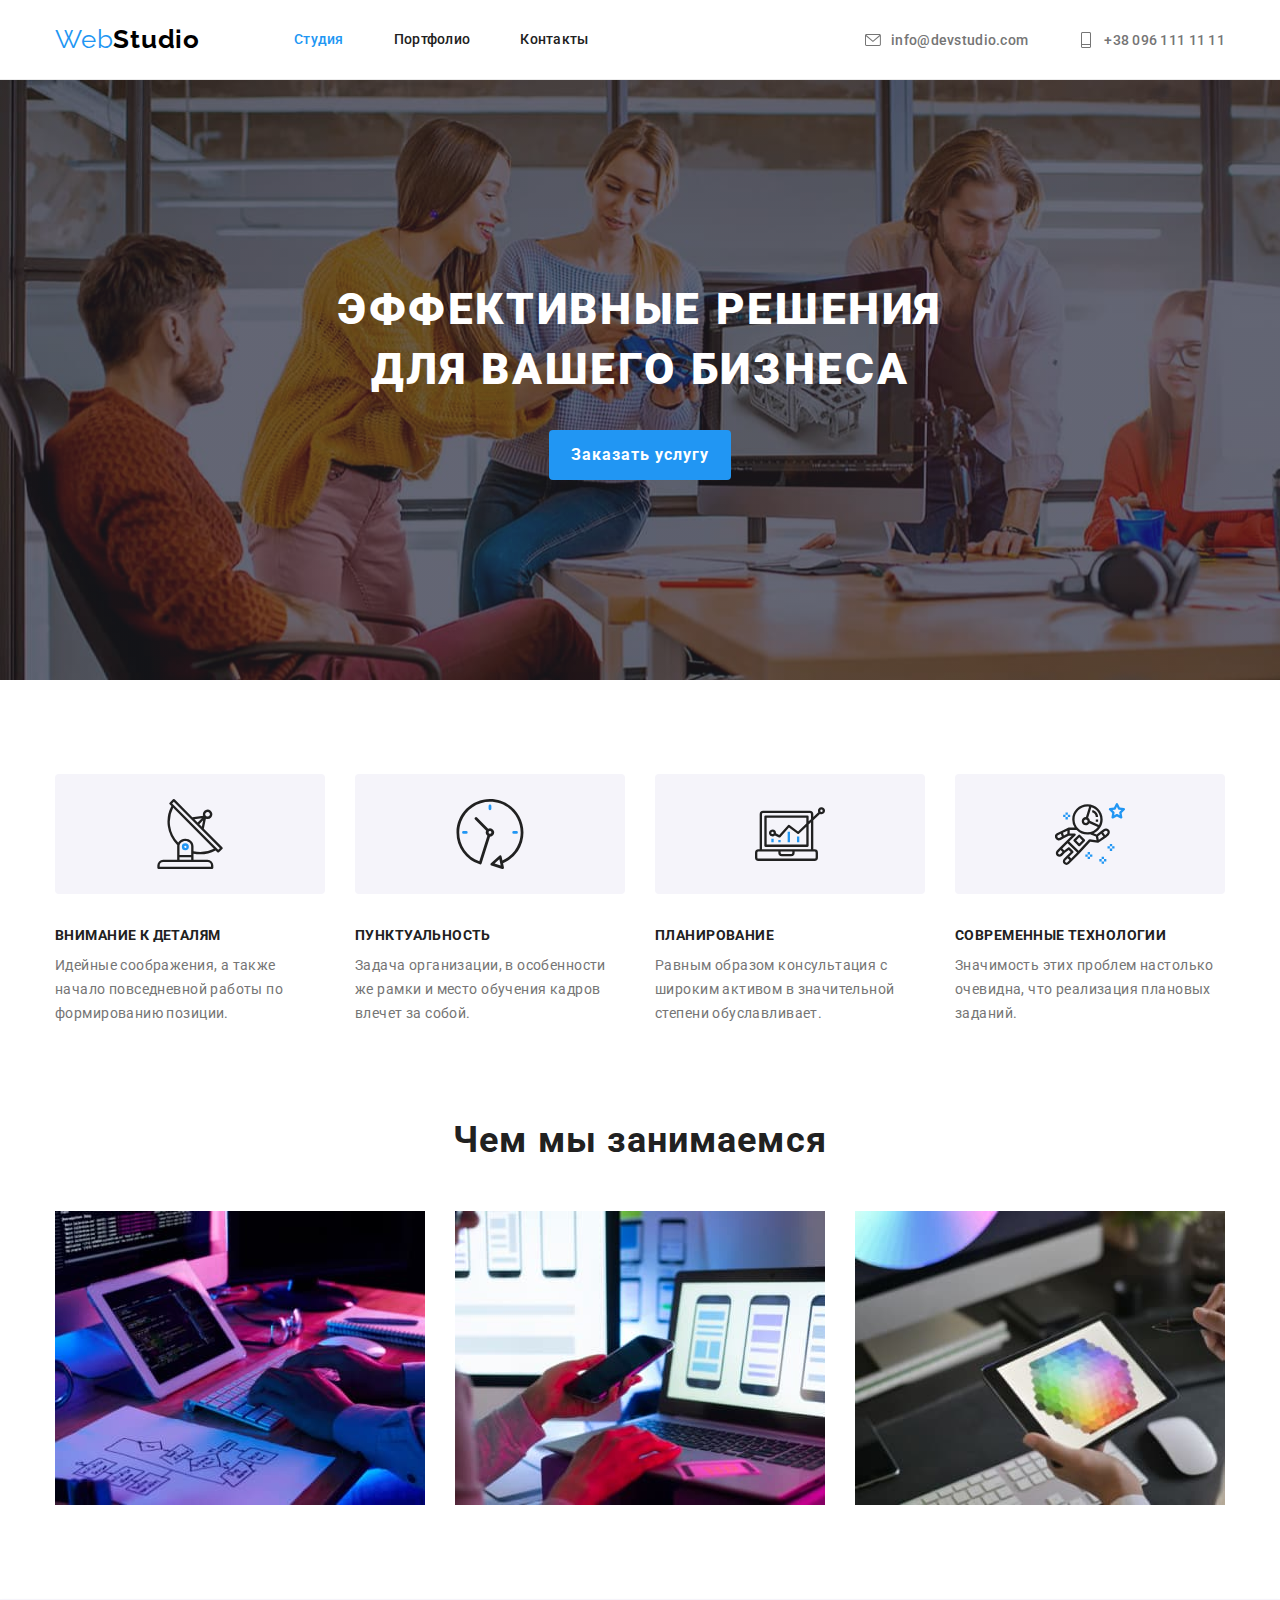
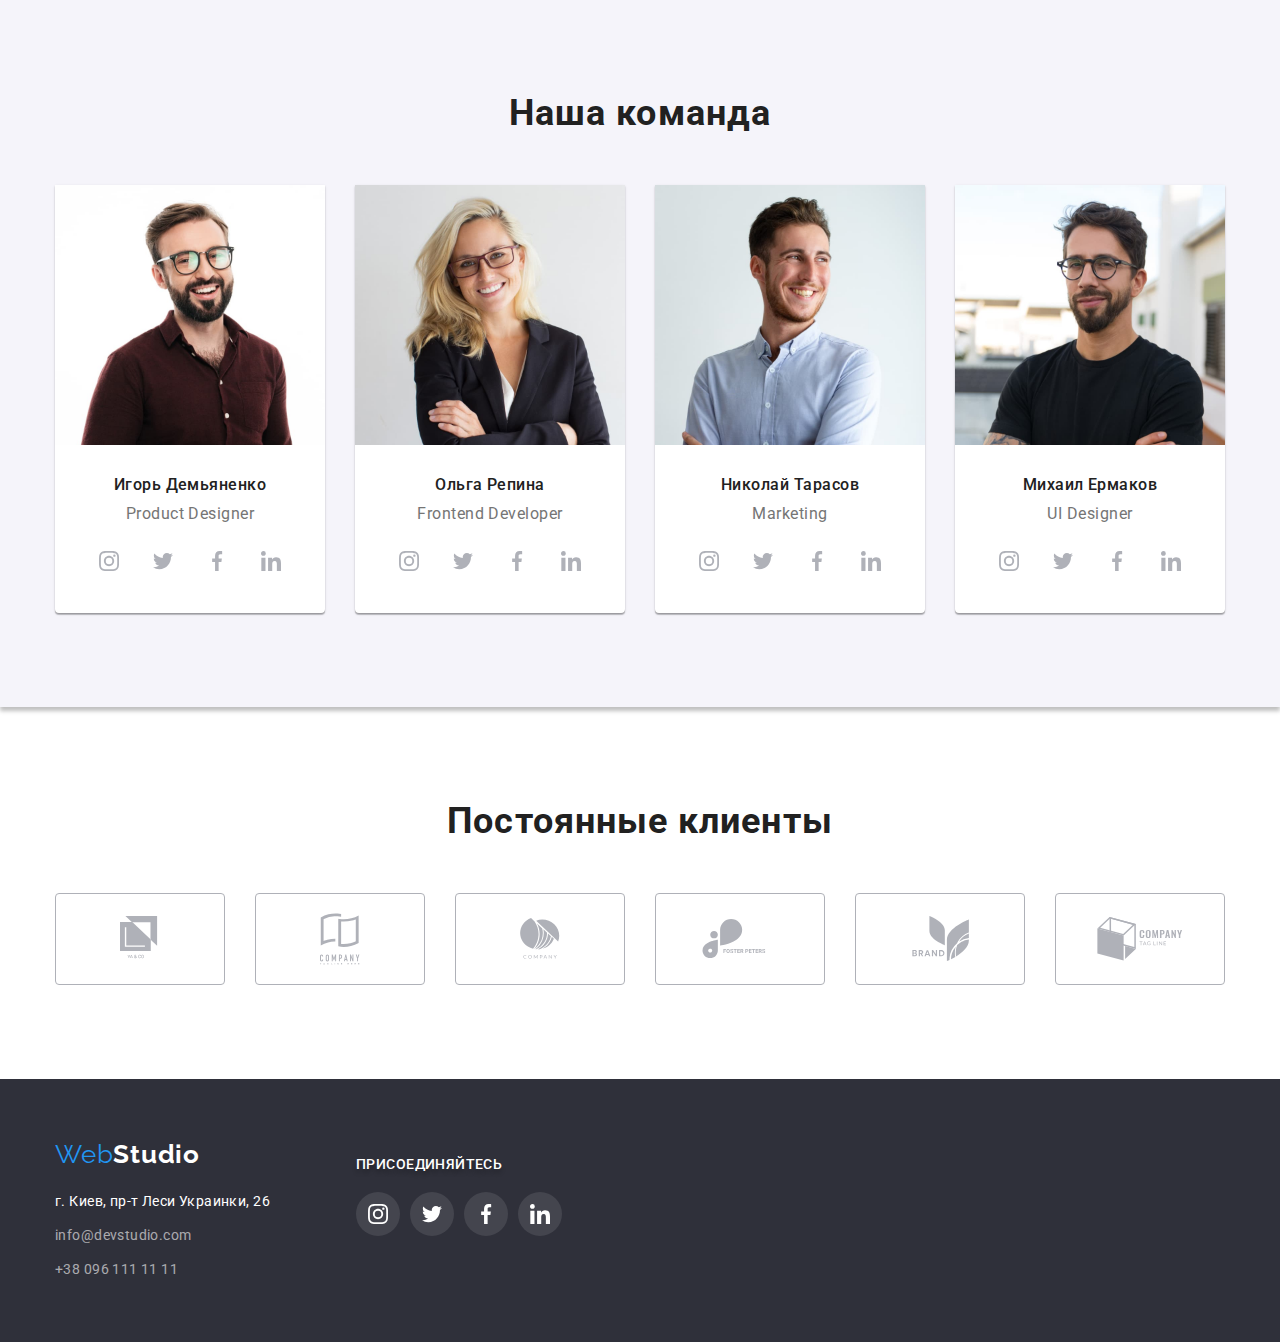
==== commit 0992b6fd: "HW04 The END!" ====
--- a/index.html
+++ b/index.html
@@ -31,7 +31,7 @@
           <li>
             <a href="tel:380961111111" class="contact flex nounderline">
               <svg class="cont-icon">
-                <use href="./images/icon.svg#envelope"></use>
+                <use href="./images/icon.svg#icon-envelope"></use>
               </svg>
               info@devstudio.com
             </a>
@@ -39,7 +39,7 @@
           <li>
             <a href="mailto:info@devstudio.com" class="contact flex nounderline">
               <svg class="cont-icon">
-                <use href="./images/icon.svg#smartphone"></use>
+                <use href="./images/icon.svg#icon-cell"></use>
               </svg>
               +38 096 111 11 11
             </a>
@@ -62,7 +62,7 @@
           <ul class="feature-list list flex">
             <li>
               <svg class="feature-icon" width="70" height="70">
-                <use href="./images/icon.svg#antenna"></use>
+                <use href="./images/icon.svg#icon-antenna"></use>
               </svg>
               <h3 class="title">Внимание к деталям</h3>
               <p class="description">
@@ -71,7 +71,7 @@
             </li>
             <li>
               <svg class="feature-icon" width="70" height="70">
-                <use href="./images/icon.svg#clock"></use>
+                <use href="./images/icon.svg#icon-clock"></use>
               </svg>
               <h3 class="title">Пунктуальность</h3>
               <p class="description">
@@ -80,7 +80,7 @@
             </li>
             <li>
               <svg class="feature-icon" width="70" height="70">
-                <use href="./images/icon.svg#diagram"></use>
+                <use href="./images/icon.svg#icon-diagram"></use>
               </svg>
               <h3 class="title">Планирование</h3>
               <p class="description">
@@ -89,7 +89,7 @@
             </li>
             <li>
               <svg class="feature-icon" width="70" height="70">
-                <use href="./images/icon.svg#astronaut"></use>
+                <use href="./images/icon.svg#icon-astronaut"></use>
               </svg>
               <h3 class="title">Современные технологии</h3>
               <p class="description">
@@ -156,28 +156,28 @@
                   <li class="social-link-card">
                     <a href="https://www.instagram.com/?hl=ru" class="social-link">
                       <svg class="social-icon">
-                        <use href="./images/icon.svg#instagram"></use>
+                        <use href="./images/icon.svg#icon-instagram"></use>
                       </svg>
                     </a>
                   </li>
                   <li class="social-link-card">
                     <a href="https://twitter.com/?lang=ru" class="social-link">
                       <svg class="social-icon">
-                        <use href="./images/icon.svg#twitter"></use>
+                        <use href="./images/icon.svg#icon-twitter"></use>
                       </svg>
                     </a>
                   </li>
                   <li class="social-link-card">
                     <a href="https://www.facebook.com/" class="social-link">
                       <svg class="social-icon">
-                        <use href="./images/icon.svg#facebook"></use>
+                        <use href="./images/icon.svg#icon-facebook"></use>
                       </svg>
                     </a>
                   </li>
                   <li class="social-link-card">
                     <a href="https://www.linkedin.com/" class="social-link">
                       <svg class="social-icon">
-                        <use href="./images/icon.svg#linkedin"></use>
+                        <use href="./images/icon.svg#icon-linkedin"></use>
                       </svg>
                     </a>
                   </li>
@@ -199,28 +199,28 @@
                   <li class="social-link-card">
                     <a href="https://www.instagram.com/?hl=ru" class="social-link">
                       <svg class="social-icon">
-                        <use href="./images/icon.svg#instagram"></use>
+                        <use href="./images/icon.svg#icon-instagram"></use>
                       </svg>
                     </a>
                   </li>
                   <li class="social-link-card">
                     <a href="https://twitter.com/?lang=ru" class="social-link">
                       <svg class="social-icon">
-                        <use href="./images/icon.svg#twitter"></use>
+                        <use href="./images/icon.svg#icon-twitter"></use>
                       </svg>
                     </a>
                   </li>
                   <li class="social-link-card">
                     <a href="https://www.facebook.com/" class="social-link">
                       <svg class="social-icon">
-                        <use href="./images/icon.svg#facebook"></use>
+                        <use href="./images/icon.svg#icon-facebook"></use>
                       </svg>
                     </a>
                   </li>
                   <li class="social-link-card">
                     <a href="https://www.linkedin.com/" class="social-link">
                       <svg class="social-icon">
-                        <use href="./images/icon.svg#linkedin"></use>
+                        <use href="./images/icon.svg#icon-linkedin"></use>
                       </svg>
                     </a>
                   </li>
@@ -242,28 +242,28 @@
                   <li class="social-link-card">
                     <a href="https://www.instagram.com/?hl=ru" class="social-link">
                       <svg class="social-icon">
-                        <use href="./images/icon.svg#instagram"></use>
+                        <use href="./images/icon.svg#icon-instagram"></use>
                       </svg>
                     </a>
                   </li>
                   <li class="social-link-card">
                     <a href="https://twitter.com/?lang=ru" class="social-link">
                       <svg class="social-icon">
-                        <use href="./images/icon.svg#twitter"></use>
+                        <use href="./images/icon.svg#icon-twitter"></use>
                       </svg>
                     </a>
                   </li>
                   <li class="social-link-card">
                     <a href="https://www.facebook.com/" class="social-link">
                       <svg class="social-icon">
-                        <use href="./images/icon.svg#facebook"></use>
+                        <use href="./images/icon.svg#icon-facebook"></use>
                       </svg>
                     </a>
                   </li>
                   <li class="social-link-card">
                     <a href="https://www.linkedin.com/" class="social-link">
                       <svg class="social-icon">
-                        <use href="./images/icon.svg#linkedin"></use>
+                        <use href="./images/icon.svg#icon-linkedin"></use>
                       </svg>
                     </a>
                   </li>
@@ -285,28 +285,28 @@
                   <li class="social-link-card">
                     <a href="https://www.instagram.com/?hl=ru" class="social-link">
                       <svg class="social-icon">
-                        <use href="./images/icon.svg#instagram"></use>
+                        <use href="./images/icon.svg#icon-instagram"></use>
                       </svg>
                     </a>
                   </li>
                   <li class="social-link-card">
                     <a href="https://twitter.com/?lang=ru" class="social-link">
                       <svg class="social-icon">
-                        <use href="./images/icon.svg#twitter"></use>
+                        <use href="./images/icon.svg#icon-twitter"></use>
                       </svg>
                     </a>
                   </li>
                   <li class="social-link-card">
                     <a href="https://www.facebook.com/" class="social-link">
                       <svg class="social-icon">
-                        <use href="./images/icon.svg#facebook"></use>
+                        <use href="./images/icon.svg#icon-facebook"></use>
                       </svg>
                     </a>
                   </li>
                   <li class="social-link-card">
                     <a href="https://www.linkedin.com/" class="social-link">
                       <svg class="social-icon">
-                        <use href="./images/icon.svg#linkedin"></use>
+                        <use href="./images/icon.svg#icon-linkedin"></use>
                       </svg>
                     </a>
                   </li>
@@ -322,45 +322,45 @@
         <div class="container">
           <h2 class="section-title">Постоянные клиенты</h2>
           <ul class="customers-list">
+            <li class="customer1">
+              <a href="" class="customer-link">
+                <svg class="customer-icon" width="41px" height="47px">
+                  <use href="./images/icon.svg#icon-logo-one"></use>
+                </svg>
+              </a>
+            </li>
             <li class="customer">
               <a href="" class="customer-link">
-                <svg class="customer-icon">
-                  <use href="./images/icon.svg#client01"></use>
+                <svg class="customer-icon" width="40px" height="52px">
+                  <use href="./images/icon.svg#icon-logo-two"></use>
                 </svg>
               </a>
             </li>
             <li class="customer">
               <a href="" class="customer-link">
-                <svg class="customer-icon">
-                  <use href="./images/icon.svg#client02"></use>
+                <svg class="customer-icon" width="44px" height="41px">
+                  <use href="./images/icon.svg#icon-logo-three"></use>
                 </svg>
               </a>
             </li>
             <li class="customer">
               <a href="" class="customer-link">
-                <svg class="customer-icon">
-                  <use href="./images/icon.svg#client03"></use>
+                <svg class="customer-icon" width="84px" height="40px">
+                  <use href="./images/icon.svg#icon-logo-four"></use>
                 </svg>
               </a>
             </li>
             <li class="customer">
               <a href="" class="customer-link">
-                <svg class="customer-icon">
-                  <use href="./images/icon.svg#client04"></use>
+                <svg class="customer-icon" width="63px" height="45px">
+                  <use href="./images/icon.svg#icon-logo-five"></use>
                 </svg>
               </a>
             </li>
             <li class="customer">
               <a href="" class="customer-link">
-                <svg class="customer-icon">
-                  <use href="./images/icon.svg#client05"></use>
-                </svg>
-              </a>
-            </li>
-            <li class="customer">
-              <a href="" class="customer-link">
-                <svg class="customer-icon">
-                  <use href="./images/icon.svg#client06"></use>
+                <svg class="customer-icon" width="94px" height="44px">
+                  <use href="./images/icon.svg#icon-logo-six"></use>
                 </svg>
               </a>
             </li>
@@ -400,28 +400,28 @@
             <li class="welcome-social">
               <a href="" class="welcome-link">
                 <svg class="welcome-icon">
-                  <use href="./images/icon.svg#instagram"></use>
+                  <use href="./images/icon.svg#icon-instagram"></use>
                 </svg>
               </a>
             </li>
             <li class="welcome-social">
               <a href="" class="welcome-link">
                 <svg class="welcome-icon">
-                  <use href="./images/icon.svg#twitter"></use>
+                  <use href="./images/icon.svg#icon-twitter"></use>
                 </svg>
               </a>
             </li>
             <li class="welcome-social">
               <a href="" class="welcome-link">
                 <svg class="welcome-icon">
-                  <use href="./images/icon.svg#facebook"></use>
+                  <use href="./images/icon.svg#icon-facebook"></use>
                 </svg>
               </a>
             </li>
             <li class="welcome-social">
               <a href="" class="welcome-link">
                 <svg class="welcome-icon">
-                  <use href="./images/icon.svg#linkedin"></use>
+                  <use href="./images/icon.svg#icon-linkedin"></use>
                 </svg>
               </a>
             </li>
--- a/css/style.css
+++ b/css/style.css
@@ -155,6 +155,10 @@
   margin-left: 50px;
 }
 
+.contact {
+  padding-top: 1px;
+}
+
 .header-contacts .contact:hover,
 .header-contacts .contact:focus {
   margin: 0;
@@ -170,8 +174,6 @@
   height: 16px;
   width: 16px;
   margin-right: 10px;
-  margin-top: 1px;
-  margin-bottom: 1px;
   fill: currentColor;
 }
 
@@ -418,8 +420,6 @@
   display: flex;
   padding: 0;
   margin: 0;
-  width: 106px;
-  height: 60px;
   fill: currentColor;
 }
 
